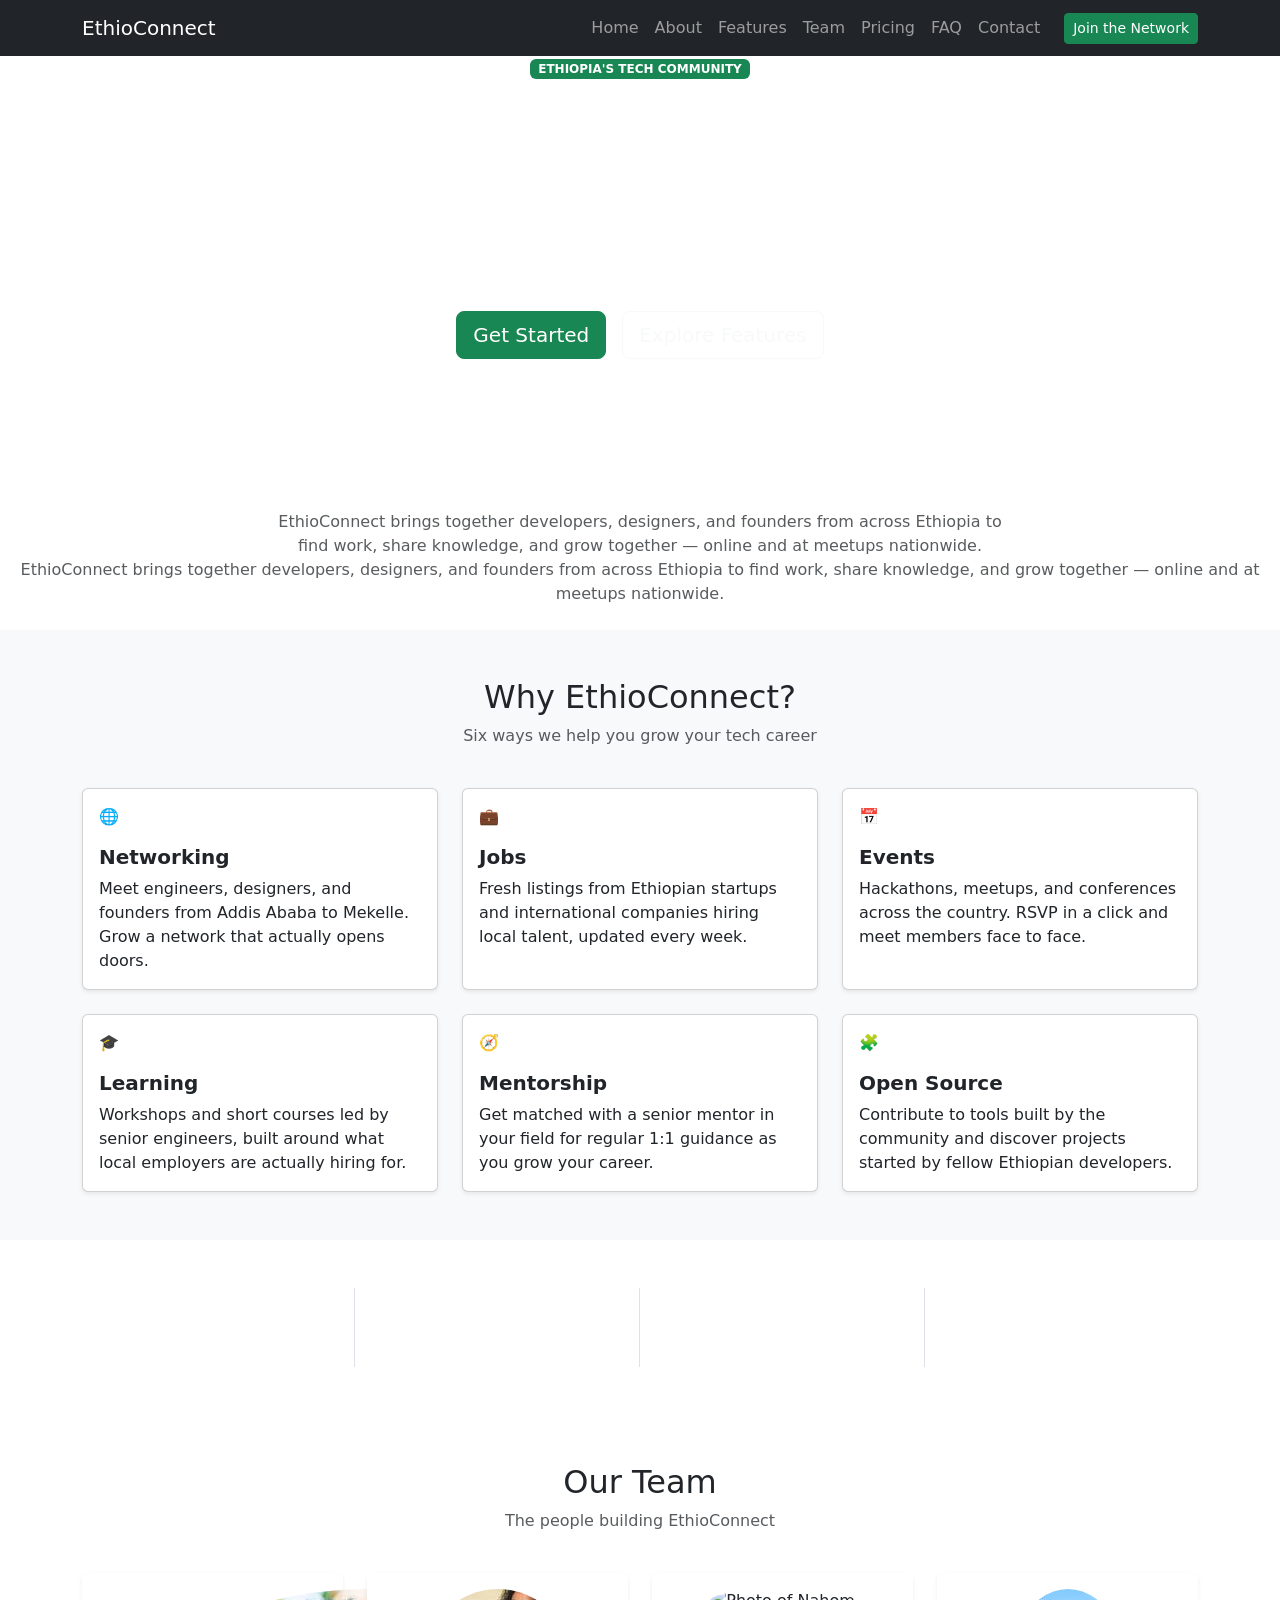
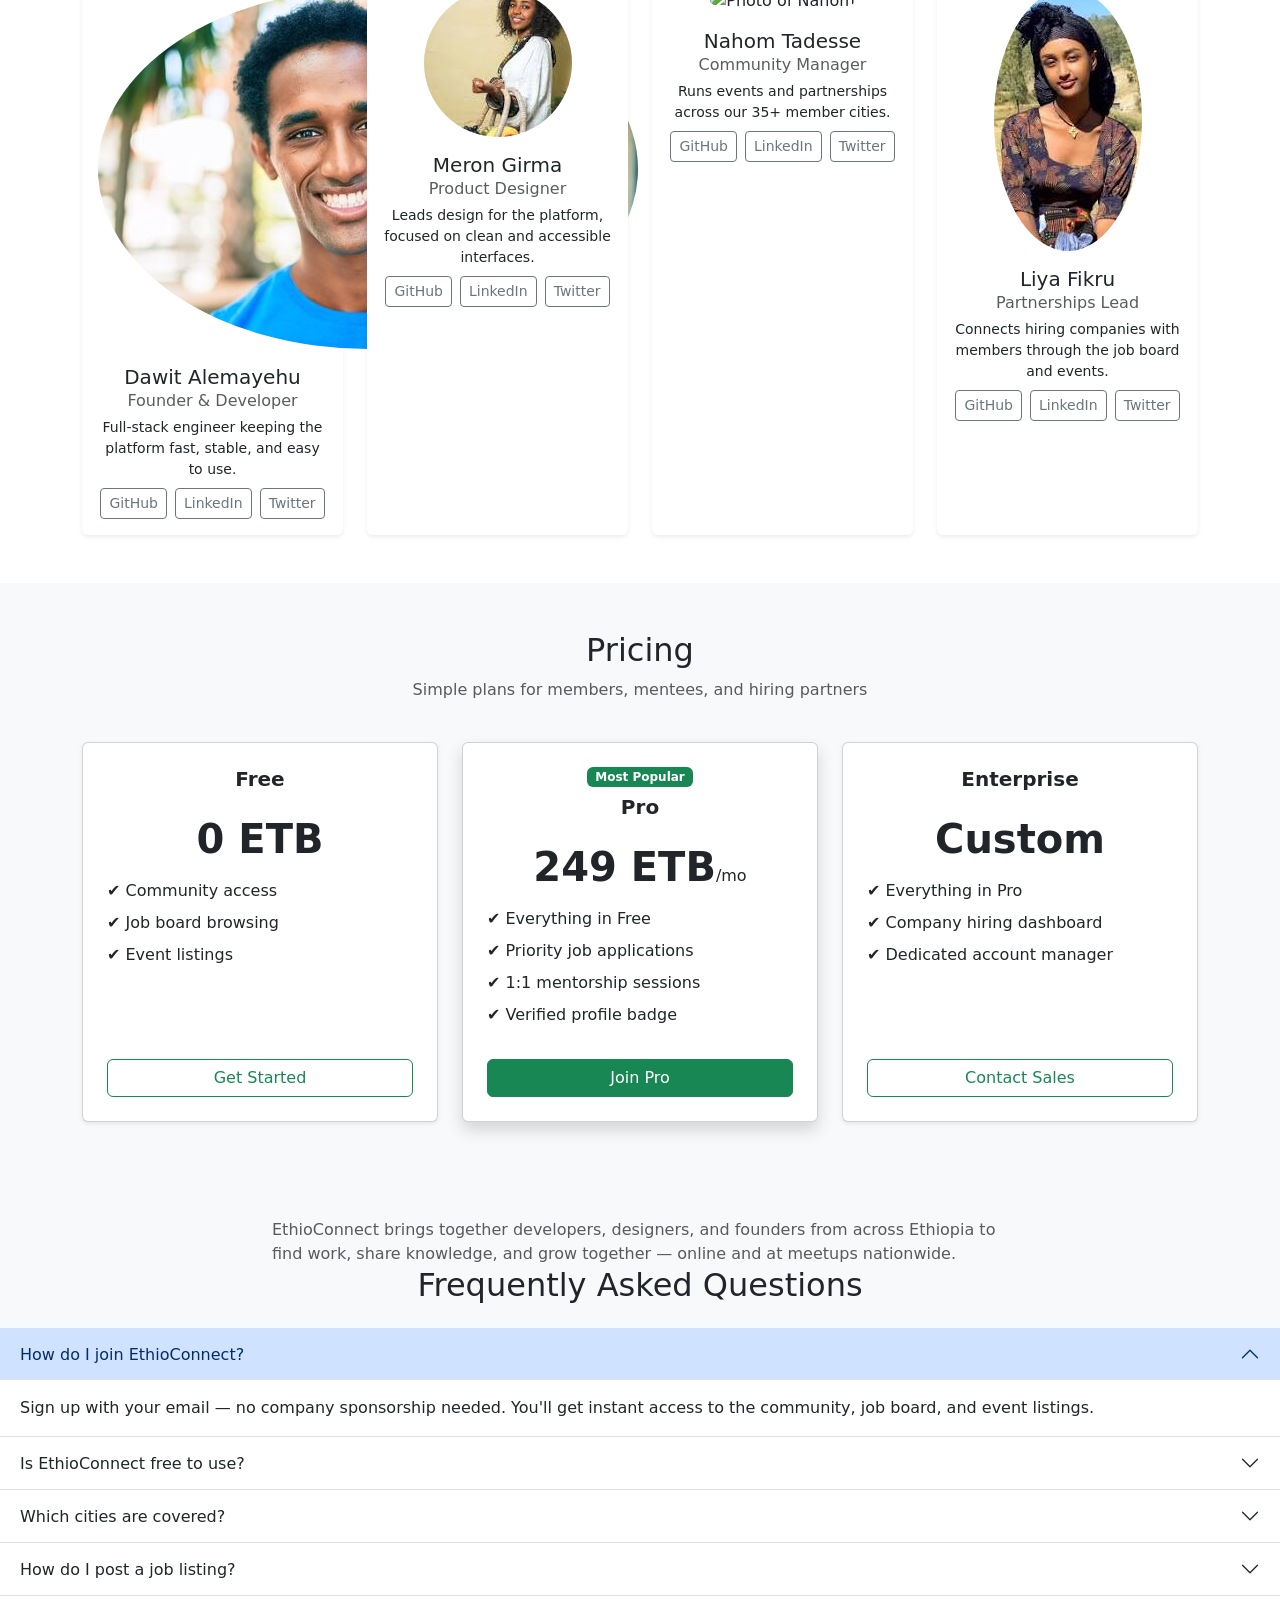
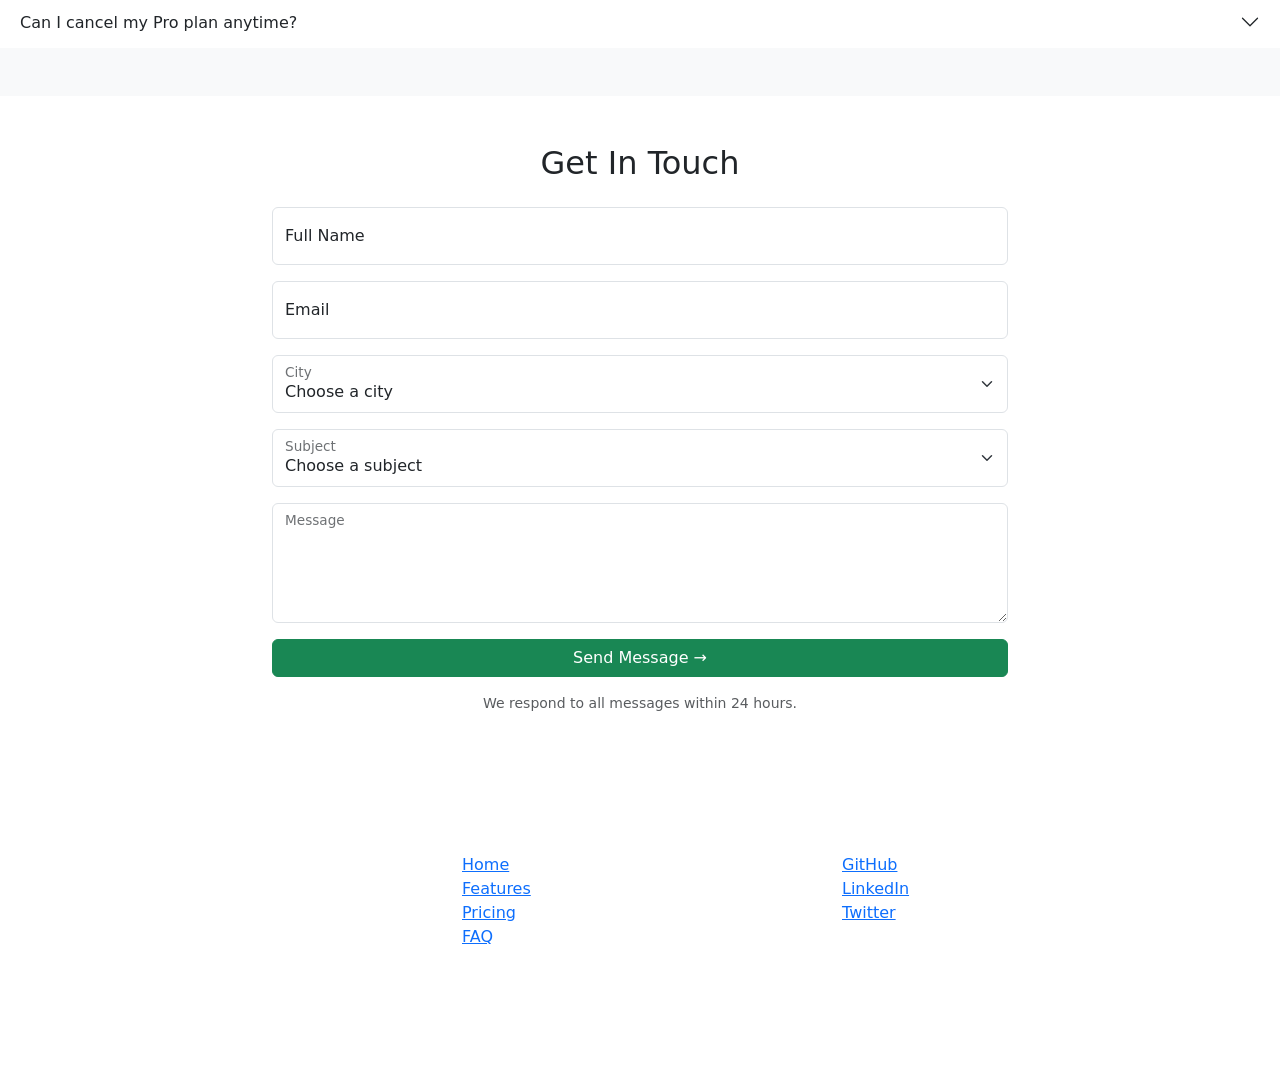
==== index.html @ 8541919f "Rename ethioconnect.HTML to index.html" ====
<!DOCTYPE html>
<html lang="en">
<head>
<meta charset="UTF-8">
<meta name="viewport" content="width=device-width, initial-scale=1.0">
<title>EthioConnect</title>

<!-- Bootstrap CSS -->
<link href="https://cdn.jsdelivr.net/npm/bootstrap@5.3.7/dist/css/bootstrap.min.css" rel="stylesheet">

<link rel="stylesheet" href="ethiostyles.css">
</head>

<body>

<!-- ================= NAVBAR ================= -->
<nav class="navbar navbar-expand-lg navbar-dark bg-dark sticky-top">
<div class="container">

    <a class="navbar-brand" href="#home">EthioConnect</a>

    <button class="navbar-toggler" type="button" data-bs-toggle="collapse" data-bs-target="#mainNav"
            aria-controls="mainNav" aria-expanded="false" aria-label="Toggle navigation">
        <span class="navbar-toggler-icon"></span>
    </button>

    <div class="collapse navbar-collapse" id="mainNav">

        <ul class="navbar-nav ms-auto align-items-lg-center">
            <li class="nav-item"><a class="nav-link" href="#home">Home</a></li>
            <li class="nav-item"><a class="nav-link" href="#about">About</a></li>
            <li class="nav-item"><a class="nav-link" href="#features">Features</a></li>
            <li class="nav-item"><a class="nav-link" href="#team">Team</a></li>
            <li class="nav-item"><a class="nav-link" href="#pricing">Pricing</a></li>
            <li class="nav-item"><a class="nav-link" href="#faq">FAQ</a></li>
            <li class="nav-item"><a class="nav-link" href="#contact">Contact</a></li>
            <li class="nav-item ms-lg-3">
                <a class="btn btn-success btn-sm" href="#contact">Join the Network</a>
            </li>
        </ul>

    </div>
</div>
</nav>

<!-- ================= HERO ================= -->
<section id="home" class="hero text-center text-white">
<div class="container">

    <span class="badge bg-success mb-3 text-uppercase">Ethiopia's Tech Community</span>

    <h1 class="display-3 fw-bold">Where Ethiopian Tech Talent Connects</h1>

    <p class="lead text-white-50">Jobs, mentors, and events for developers and founders across Ethiopia</p>

    <div class="d-grid d-md-flex gap-3 justify-content-md-center mt-4">
        <a class="btn btn-success btn-lg" href="#contact">Get Started</a>
        <a class="btn btn-outline-light btn-lg" href="#features">Explore Features</a>
    </div>

    <div class="row mt-5 g-3">
        <div class="col-4">
            <div class="hero-stat">
                <div class="fw-bold fs-3">3100+</div>
                <div class="text-white-50 small text-uppercase">Members</div>
            </div>
        </div>
        <div class="col-4">
            <div class="hero-stat">
                <div class="fw-bold fs-3">180+</div>
                <div class="text-white-50 small text-uppercase">Companies</div>
            </div>
        </div>
        <div class="col-4">
            <div class="hero-stat">
                <div class="fw-bold fs-3">65+</div>
                <div class="text-white-50 small text-uppercase">Events</div>
            </div>
        </div>
    </div>

</div>
</section>

<!-- ================= ABOUT ================= -->
<section id="about" class="py-4 text-center bg-white">
<div class="container">
<div class="row justify-content-center">
<div class="col-lg-8">
    <p class="text-muted mb-0">EthioConnect brings together developers, designers, and founders from across Ethiopia to find work, share knowledge, and grow together — online and at meetups nationwide.</p>
</div>
</div>
</div>
    <p class="text-muted mb-0">EthioConnect brings together developers, designers, and founders from across Ethiopia to find work, share knowledge, and grow together — online and at meetups nationwide.</p>
</div>
</section>

<!-- ================= FEATURES ================= -->
<section id="features" class="py-5 bg-light text-center">
<div class="container">

    <h2>Why EthioConnect?</h2>
    <p class="text-muted">Six ways we help you grow your tech career</p>

    <div class="row g-4 mt-3">

        <div class="col-12 col-md-6 col-lg-4">
            <div class="card feature-card h-100 p-3 shadow-sm text-start">
                <div class="feature-icon mb-2">🌐</div>
                <h5 class="card-title fw-bold mt-2">Networking</h5>
                <p class="card-text">Meet engineers, designers, and founders from Addis Ababa to Mekelle. Grow a network that actually opens doors.</p>
            </div>
        </div>

        <div class="col-12 col-md-6 col-lg-4">
            <div class="card feature-card h-100 p-3 shadow-sm text-start">
                <div class="feature-icon mb-2">💼</div>
                <h5 class="card-title fw-bold mt-2">Jobs</h5>
                <p class="card-text">Fresh listings from Ethiopian startups and international companies hiring local talent, updated every week.</p>
            </div>
        </div>

        <div class="col-12 col-md-6 col-lg-4">
            <div class="card feature-card h-100 p-3 shadow-sm text-start">
                <div class="feature-icon mb-2">📅</div>
                <h5 class="card-title fw-bold mt-2">Events</h5>
                <p class="card-text">Hackathons, meetups, and conferences across the country. RSVP in a click and meet members face to face.</p>
            </div>
        </div>

        <div class="col-12 col-md-6 col-lg-4">
            <div class="card feature-card h-100 p-3 shadow-sm text-start">
                <div class="feature-icon mb-2">🎓</div>
                <h5 class="card-title fw-bold mt-2">Learning</h5>
                <p class="card-text">Workshops and short courses led by senior engineers, built around what local employers are actually hiring for.</p>
            </div>
        </div>

        <div class="col-12 col-md-6 col-lg-4">
            <div class="card feature-card h-100 p-3 shadow-sm text-start">
                <div class="feature-icon mb-2">🧭</div>
                <h5 class="card-title fw-bold mt-2">Mentorship</h5>
                <p class="card-text">Get matched with a senior mentor in your field for regular 1:1 guidance as you grow your career.</p>
            </div>
        </div>

        <div class="col-12 col-md-6 col-lg-4">
            <div class="card feature-card h-100 p-3 shadow-sm text-start">
                <div class="feature-icon mb-2">🧩</div>
                <h5 class="card-title fw-bold mt-2">Open Source</h5>
                <p class="card-text">Contribute to tools built by the community and discover projects started by fellow Ethiopian developers.</p>
            </div>
        </div>

    </div>

</div>
</section>

<!-- ================= STATS BAR ================= -->
<section class="stats-bar text-center py-5 text-white">
<div class="container">

<div class="row">

    <div class="col-6 col-md-3 stat-box border-end">
        <div class="display-5 fw-bold">3100+</div>
        <div class="text-white-50 small text-uppercase">Members</div>
    </div>
    <div class="col-6 col-md-3 stat-box border-end">
        <div class="display-5 fw-bold">180+</div>
        <div class="text-white-50 small text-uppercase">Companies</div>
    </div>
    <div class="col-6 col-md-3 stat-box border-end">
        <div class="display-5 fw-bold">35+</div>
        <div class="text-white-50 small text-uppercase">Cities Covered</div>
    </div>
    <div class="col-6 col-md-3 stat-box">
        <div class="display-5 fw-bold">65+</div>
        <div class="text-white-50 small text-uppercase">Events Hosted</div>
    </div>

</div>

</div>
</section>

<!-- ================= TEAM ================= -->
<section id="team" class="py-5 text-center bg-white">
<div class="container">

<h2>Our Team</h2>
<p class="text-muted">The people building EthioConnect</p>

<div class="row g-4 mt-3">

    <div class="col-12 col-sm-6 col-lg-3">
        <div class="card team-card p-3 border-0 shadow-sm h-100 text-center">
            <img src="images/DAWIT.jpg" class="rounded-circle mx-auto team-avatar" alt="Photo of Dawit">
            <h5 class="mt-3 mb-0">Dawit Alemayehu</h5>
            <p class="text-muted mb-1">Founder &amp; Developer</p>
            <p class="small mb-2">Full-stack engineer keeping the platform fast, stable, and easy to use.</p>
            <div class="d-flex justify-content-center gap-2">
                <a href="#" class="btn btn-sm btn-outline-secondary">GitHub</a>
                <a href="#" class="btn btn-sm btn-outline-secondary">LinkedIn</a>
                <a href="#" class="btn btn-sm btn-outline-secondary">Twitter</a>
            </div>
        </div>
    </div>

    <div class="col-12 col-sm-6 col-lg-3">
        <div class="card team-card p-3 border-0 shadow-sm h-100 text-center">
            <img src="images/MERON GIRMA.jpg" class="rounded-circle mx-auto team-avatar" alt="Photo of Meron">
            <h5 class="mt-3 mb-0">Meron Girma</h5>
            <p class="text-muted mb-1">Product Designer</p>
            <p class="small mb-2">Leads design for the platform, focused on clean and accessible interfaces.</p>
            <div class="d-flex justify-content-center gap-2">
                <a href="#" class="btn btn-sm btn-outline-secondary">GitHub</a>
                <a href="#" class="btn btn-sm btn-outline-secondary">LinkedIn</a>
                <a href="#" class="btn btn-sm btn-outline-secondary">Twitter</a>
            </div>
        </div>
    </div>

    <div class="col-12 col-sm-6 col-lg-3">
        <div class="card team-card p-3 border-0 shadow-sm h-100 text-center">
            <img src="https://i.pravatar.cc/150?img=51" class="rounded-circle mx-auto team-avatar" alt="Photo of Nahom">
            <h5 class="mt-3 mb-0">Nahom Tadesse</h5>
            <p class="text-muted mb-1">Community Manager</p>
            <p class="small mb-2">Runs events and partnerships across our 35+ member cities.</p>
            <div class="d-flex justify-content-center gap-2">
                <a href="#" class="btn btn-sm btn-outline-secondary">GitHub</a>
                <a href="#" class="btn btn-sm btn-outline-secondary">LinkedIn</a>
                <a href="#" class="btn btn-sm btn-outline-secondary">Twitter</a>
            </div>
        </div>
    </div>

    <div class="col-12 col-sm-6 col-lg-3">
        <div class="card team-card p-3 border-0 shadow-sm h-100 text-center">
            <img src="images/LIYA FIKRU.jpg" class="rounded-circle mx-auto team-avatar" alt="Photo of Liya">
            <h5 class="mt-3 mb-0">Liya Fikru</h5>
            <p class="text-muted mb-1">Partnerships Lead</p>
            <p class="small mb-2">Connects hiring companies with members through the job board and events.</p>
            <div class="d-flex justify-content-center gap-2">
                <a href="#" class="btn btn-sm btn-outline-secondary">GitHub</a>
                <a href="#" class="btn btn-sm btn-outline-secondary">LinkedIn</a>
                <a href="#" class="btn btn-sm btn-outline-secondary">Twitter</a>
            </div>
        </div>
    </div>

</div>

</div>
</section>

<!-- ================= PRICING ================= -->
<section id="pricing" class="py-5 bg-light text-center">
<div class="container">

<h2>Pricing</h2>
<p class="text-muted">Simple plans for members, mentees, and hiring partners</p>

<div class="row g-4 mt-3 justify-content-center">

    <div class="col-12 col-md-6 col-lg-4">
        <div class="card pricing-card h-100 p-4 shadow-sm">
            <h5 class="fw-bold">Free</h5>
            <div class="display-6 fw-bold my-3">0 ETB</div>
            <ul class="list-unstyled text-start mb-4">
                <li class="mb-2">✔ Community access</li>
                <li class="mb-2">✔ Job board browsing</li>
                <li class="mb-2">✔ Event listings</li>
            </ul>
            <a href="#contact" class="btn btn-outline-success mt-auto">Get Started</a>
        </div>
    </div>

    <div class="col-12 col-md-6 col-lg-4">
        <div class="card pricing-card pricing-featured h-100 p-4 shadow">
            <span class="badge bg-success mb-2 align-self-center">Most Popular</span>
            <h5 class="fw-bold">Pro</h5>
            <div class="display-6 fw-bold my-3">249 ETB<span class="fs-6 fw-normal">/mo</span></div>
            <ul class="list-unstyled text-start mb-4">
                <li class="mb-2">✔ Everything in Free</li>
                <li class="mb-2">✔ Priority job applications</li>
                <li class="mb-2">✔ 1:1 mentorship sessions</li>
                <li class="mb-2">✔ Verified profile badge</li>
            </ul>
            <a href="#contact" class="btn btn-success mt-auto">Join Pro</a>
        </div>
    </div>

    <div class="col-12 col-md-6 col-lg-4">
        <div class="card pricing-card h-100 p-4 shadow-sm">
            <h5 class="fw-bold">Enterprise</h5>
            <div class="display-6 fw-bold my-3">Custom</div>
            <ul class="list-unstyled text-start mb-4">
                <li class="mb-2">✔ Everything in Pro</li>
                <li class="mb-2">✔ Company hiring dashboard</li>
                <li class="mb-2">✔ Dedicated account manager</li>
            </ul>
            <a href="#contact" class="btn btn-outline-success mt-auto">Contact Sales</a>
        </div>
    </div>

</div>

</div>
</section>

<!-- ================= FAQ ================= -->
<section id="faq" class="py-5 bg-light">
<div class="container">
<div class="row justify-content-center">
<div class="col-lg-8">
    <p class="text-muted mb-0">EthioConnect brings together developers, designers, and founders from across Ethiopia to find work, share knowledge, and grow together — online and at meetups nationwide.</p>
</div>
</div>
</div>

<h2 class="text-center mb-4">Frequently Asked Questions</h2>

<div class="accordion accordion-flush" id="faqAccordion">

<div class="accordion-item">
    <h2 class="accordion-header">
        <button class="accordion-button" type="button" data-bs-toggle="collapse" data-bs-target="#faqOne" aria-expanded="true" aria-controls="faqOne">
            How do I join EthioConnect?
        </button>
    </h2>
    <div id="faqOne" class="accordion-collapse collapse show" data-bs-parent="#faqAccordion">
        <div class="accordion-body">Sign up with your email — no company sponsorship needed. You'll get instant access to the community, job board, and event listings.</div>
    </div>
</div>

<div class="accordion-item">
    <h2 class="accordion-header">
        <button class="accordion-button collapsed" type="button" data-bs-toggle="collapse" data-bs-target="#faqTwo" aria-expanded="false" aria-controls="faqTwo">
            Is EthioConnect free to use?
        </button>
    </h2>
    <div id="faqTwo" class="accordion-collapse collapse" data-bs-parent="#faqAccordion">
        <div class="accordion-body">Yes. The Free plan gives you full community and job board access. Pro is only needed if you want mentorship and priority applications.</div>
    </div>
</div>

<div class="accordion-item">
    <h2 class="accordion-header">
        <button class="accordion-button collapsed" type="button" data-bs-toggle="collapse" data-bs-target="#faqThree" aria-expanded="false" aria-controls="faqThree">
            Which cities are covered?
        </button>
    </h2>
    <div id="faqThree" class="accordion-collapse collapse" data-bs-parent="#faqAccordion">
        <div class="accordion-body">We have active members in 35+ cities, including Addis Ababa, Bahir Dar, Hawassa, Mekelle, and Adama.</div>
    </div>
</div>

<div class="accordion-item">
    <h2 class="accordion-header">
        <button class="accordion-button collapsed" type="button" data-bs-toggle="collapse" data-bs-target="#faqFour" aria-expanded="false" aria-controls="faqFour">
            How do I post a job listing?
        </button>
    </h2>
    <div id="faqFour" class="accordion-collapse collapse" data-bs-parent="#faqAccordion">
        <div class="accordion-body">Fill out the contact form and choose "Partnership" as the subject. Our team will set up your employer account within one business day.</div>
    </div>
</div>

<div class="accordion-item">
    <h2 class="accordion-header">
        <button class="accordion-button collapsed" type="button" data-bs-toggle="collapse" data-bs-target="#faqFive" aria-expanded="false" aria-controls="faqFive">
            Can I cancel my Pro plan anytime?
        </button>
    </h2>
    <div id="faqFive" class="accordion-collapse collapse" data-bs-parent="#faqAccordion">
        <div class="accordion-body">Yes, you can cancel whenever you like with no cancellation fee. You'll keep Pro access until the end of your current billing period.</div>
    </div>
</div>

</div>

</div>
</section>

<!-- ================= CONTACT ================= -->
<section id="contact" class="py-5">
<div class="container">
<div class="row justify-content-center">
<div class="col-lg-8">
<h2 class="text-center mb-4">Get In Touch</h2>

<form>
    <div class="form-floating mb-3">
        <input type="text" class="form-control" id="fullName" placeholder="Full Name">
        <label for="fullName">Full Name</label>
    </div>

    <div class="form-floating mb-3">
        <input type="email" class="form-control" id="email" placeholder="Email">
        <label for="email">Email</label>
    </div>

    <div class="form-floating mb-3">
        <select class="form-select" id="city">
            <option selected disabled value="">Choose a city</option>
            <option>Addis Ababa</option>
            <option>Bahir Dar</option>
            <option>Hawassa</option>
            <option>Mekelle</option>
            <option>Adama</option>
            <option>Gondar</option>
            <option>Dire Dawa</option>
            <option>Jimma</option>
        </select>
        <label for="city">City</label>
    </div>

    <div class="form-floating mb-3">
        <select class="form-select" id="subject">
            <option selected disabled value="">Choose a subject</option>
            <option>Join the Network</option>
            <option>Report an Issue</option>
            <option>Partnership</option>
            <option>General</option>
        </select>
        <label for="subject">Subject</label>
    </div>

    <div class="form-floating mb-3">
        <textarea class="form-control" id="message" style="height: 120px"></textarea>
        <label for="message">Message</label>
    </div>

    <div class="d-grid">
        <button type="submit" class="btn btn-success">Send Message →</button>
    </div>
</form>

<p class="text-center text-muted small mt-3">We respond to all messages within 24 hours.</p>

</div>
</section>

<!-- ================= FOOTER ================= -->
<footer class="py-5 text-white">
<div class="container">

<div class="row g-4">

    <div class="col-12 col-lg-4">
        <h5>EthioConnect</h5>
        <p class="text-white-50 small">Connecting Ethiopian tech talent with the jobs, mentors, and community they need to grow.</p>
    </div>

    <div class="col-12 col-lg-4">
        <h6>Quick Links</h6>
        <ul class="list-unstyled">
            <li><a href="#home" class="footer-link">Home</a></li>
            <li><a href="#features" class="footer-link">Features</a></li>
            <li><a href="#pricing" class="footer-link">Pricing</a></li>
            <li><a href="#faq" class="footer-link">FAQ</a></li>
        </ul>
    </div>

    <div class="col-12 col-lg-4">
        <h6>Social</h6>
        <ul class="list-unstyled">
            <li><a href="#" class="footer-link">GitHub</a></li>
            <li><a href="#" class="footer-link">LinkedIn</a></li>
            <li><a href="#" class="footer-link">Twitter</a></li>
        </ul>
    </div>

</div>

<hr>
<p class="text-center mb-0">© 2025 EthioConnect. Built with Bootstrap 5.</p>

</div>
</footer>

<!-- Bootstrap JS -->
<script src="https://cdn.jsdelivr.net/npm/bootstrap@5.3.7/dist/js/bootstrap.bundle.min.js"></script>
</body>
</html>
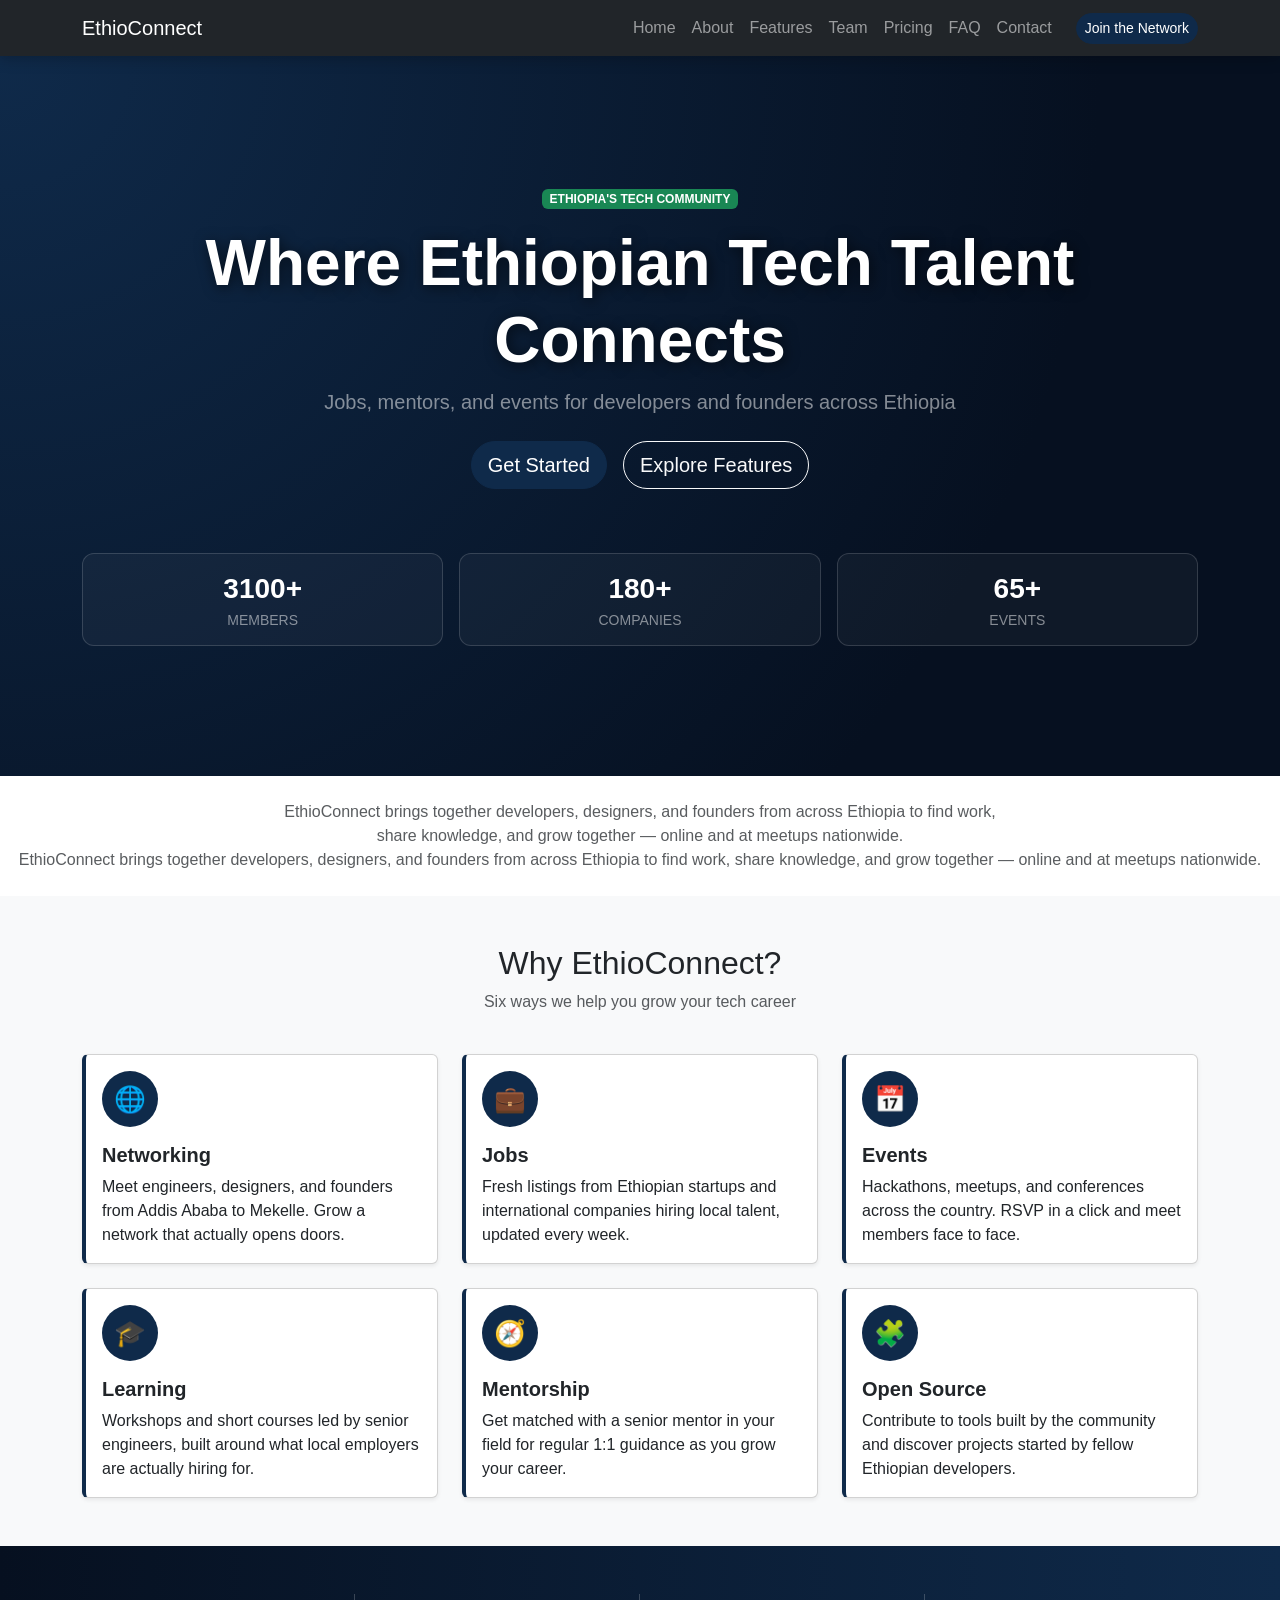
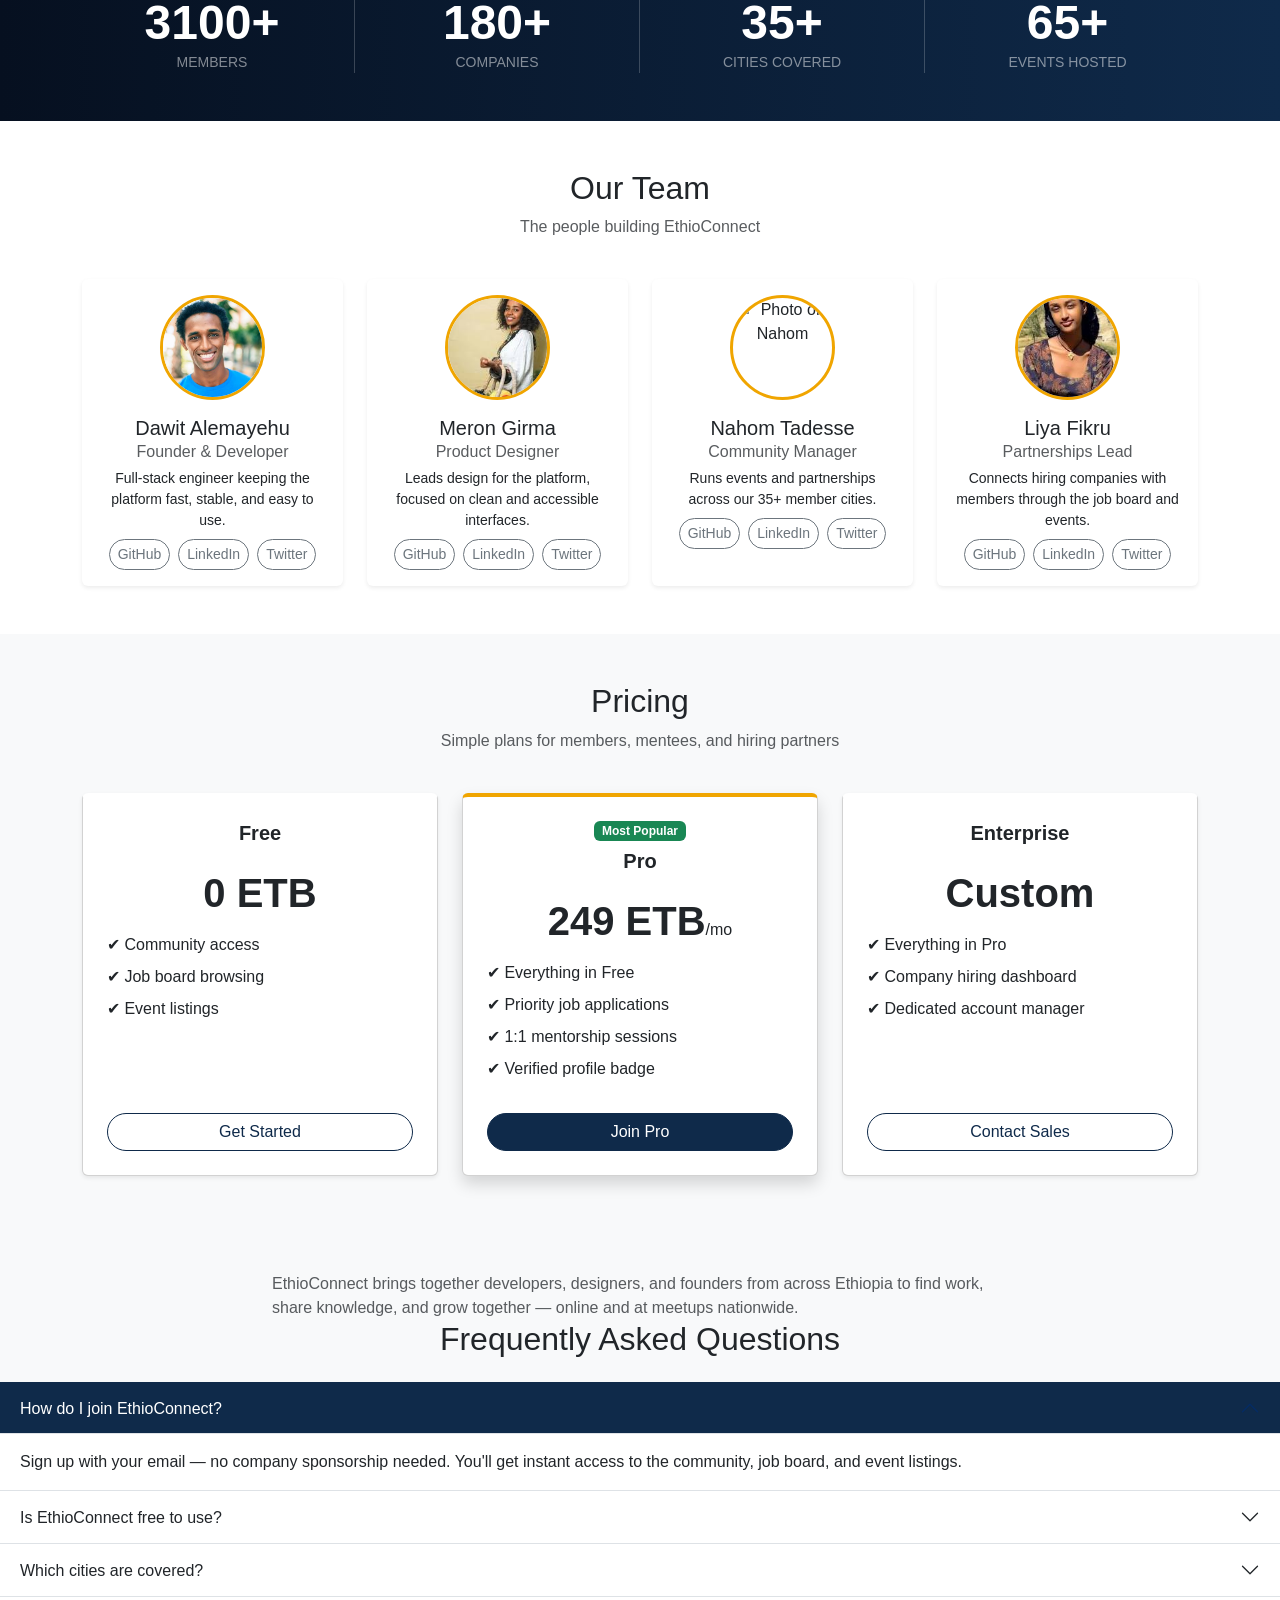
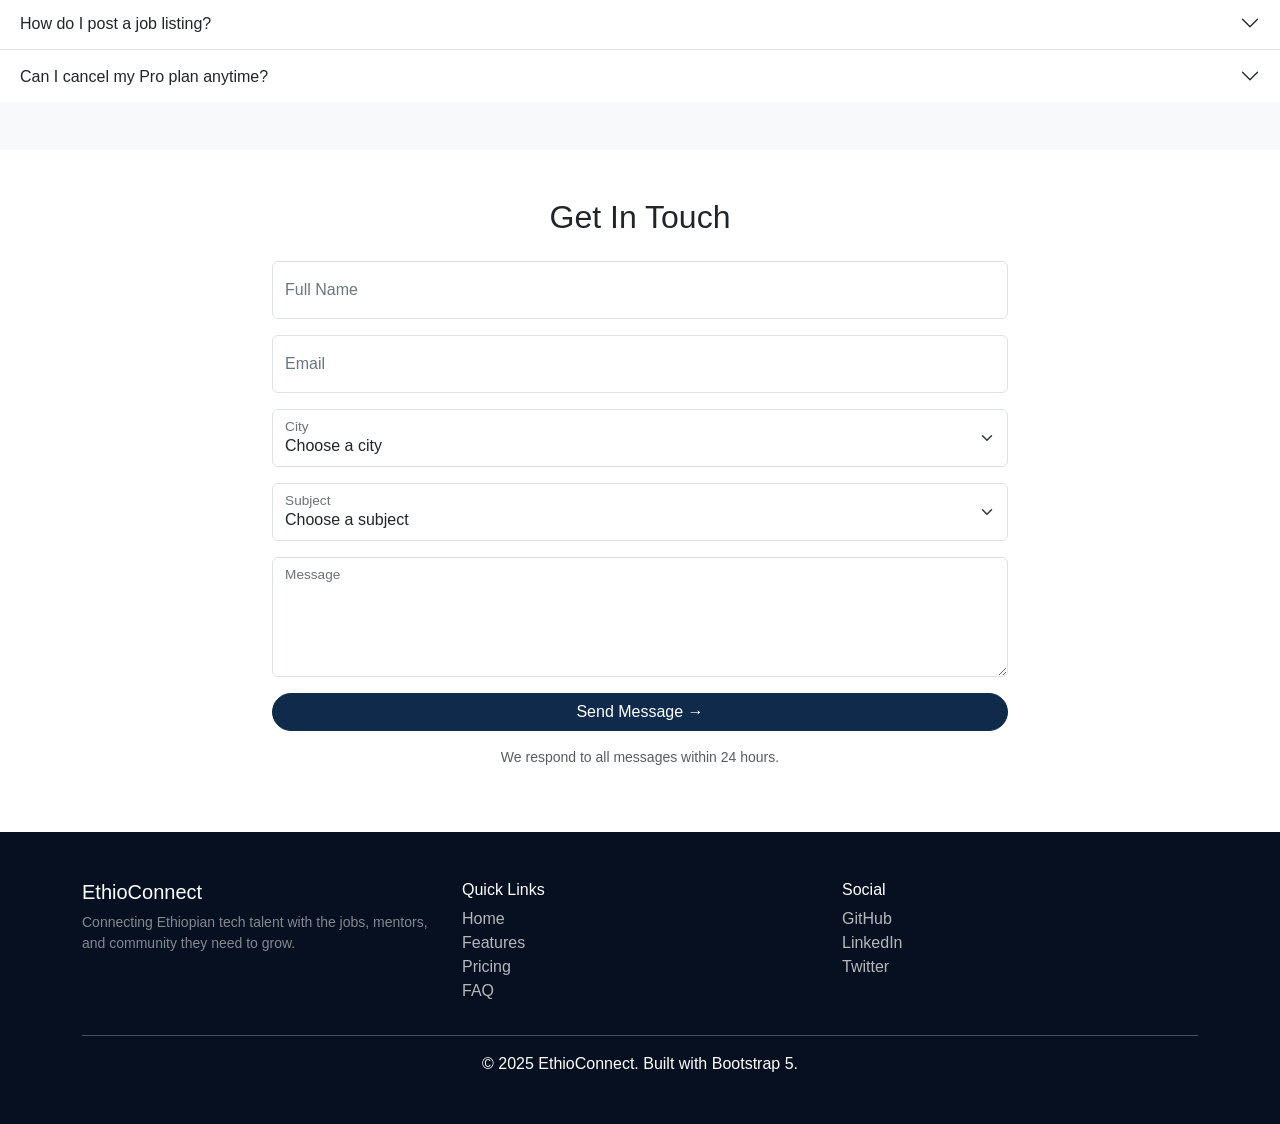
==== commit 328fb9ab: "Replace ethiostyles.css with styles.css" ====
--- a/index.html
+++ b/index.html
@@ -8,7 +8,7 @@
 <!-- Bootstrap CSS -->
 <link href="https://cdn.jsdelivr.net/npm/bootstrap@5.3.7/dist/css/bootstrap.min.css" rel="stylesheet">
 
-<link rel="stylesheet" href="ethiostyles.css">
+<link rel="stylesheet" href="styles.css">
 </head>
 
 <body>
--- a/styles.css
+++ b/styles.css
@@ -0,0 +1,174 @@
+/*  GOOGLE FONT  */
+@import url('https://fonts.googleapis.com/css2?family=Manrope:wght@300;400;600;800&display=swap');
+
+body {
+    font-family: 'Manrope', sans-serif;
+}
+
+/* ================= SMOOTH SCROLL ================= */
+html {
+    scroll-behavior: smooth;
+    scroll-padding-top: 70px;
+}
+
+/* ================= NAVBAR ================= */
+.navbar {
+    box-shadow: 0 2px 14px rgba(0, 0, 0, 0.25);
+}
+
+.nav-link {
+    transition: color 0.3s ease;
+}
+
+.nav-link:hover {
+    color: #f0a500 !important;
+}
+
+/* ================= HERO ================= */
+.hero {
+    background: radial-gradient(circle at top left, #0f2a4a 0%, #061020 75%);
+    padding-top: 130px;
+    padding-bottom: 130px;
+}
+
+.hero h1 {
+    text-shadow: 2px 2px 14px rgba(0, 0, 0, 0.6);
+}
+
+.hero-stat {
+    border: 1px solid rgba(255, 255, 255, 0.15);
+    border-radius: 12px;
+    padding: 14px 8px;
+    background: rgba(255, 255, 255, 0.04);
+}
+
+/* ================= BUTTON OVERRIDES ================= */
+
+.btn {
+    border-radius: 50px;
+    transition: transform 0.3s ease, background-color 0.3s ease;
+}
+
+.btn-success {
+    background-color: #0f2a4a;
+    border-color: #0f2a4a;
+}
+
+.btn-success:hover {
+    background-color: #f0a500;
+    border-color: #f0a500;
+    color: #061020;
+    transform: scale(1.05);
+}
+
+.btn-outline-success {
+    color: #0f2a4a;
+    border-color: #0f2a4a;
+}
+
+.btn-outline-success:hover {
+    background-color: #0f2a4a;
+    border-color: #0f2a4a;
+    transform: scale(1.05);
+}
+
+.btn-outline-light:hover {
+    transform: scale(1.05);
+}
+
+/* ================= FEATURES ================= */
+.feature-card {
+    border-left: 4px solid #0f2a4a;
+    transition: transform 0.3s ease, border-color 0.3s ease;
+}
+
+.feature-card:hover {
+    transform: translateY(-6px);
+    border-left-color: #f0a500;
+}
+
+.feature-icon {
+    width: 56px;
+    height: 56px;
+    border-radius: 50%;
+    background: #0f2a4a;
+    color: #fff;
+    display: flex;
+    align-items: center;
+    justify-content: center;
+    font-size: 1.6rem;
+}
+
+/* ================= STATS BAR ================= */
+.stats-bar {
+    background: linear-gradient(90deg, #061020, #0f2a4a);
+}
+
+.stat-box {
+    border-color: rgba(255, 255, 255, 0.2) !important;
+}
+
+@media (max-width: 767.98px) {
+    .stat-box {
+        border-right: none !important;
+    }
+}
+
+/* ================= TEAM ================= */
+.team-avatar {
+    width: 105px;
+    height: 105px;
+    object-fit: cover;
+    border: 3px solid #f0a500;
+    transition: transform 0.3s ease;
+}
+
+.team-card:hover .team-avatar {
+    transform: scale(1.1);
+}
+
+/* ================= PRICING ================= */
+.pricing-card {
+    display: flex;
+    flex-direction: column;
+    border-top: 4px solid transparent;
+    transition: transform 0.3s ease, border-color 0.3s ease;
+}
+
+.pricing-card:hover {
+    transform: translateY(-6px);
+}
+
+.pricing-featured {
+    border-top-color: #f0a500;
+}
+
+/* ================= FAQ ================= */
+.accordion-button:not(.collapsed) {
+    background-color: #0f2a4a;
+    color: #fff;
+}
+
+.accordion-button:focus {
+    box-shadow: none;
+}
+
+/* ================= CONTACT ================= */
+.form-floating > label {
+    color: #6c757d;
+}
+
+/* ================= FOOTER ================= */
+footer {
+    background-color: #061020;
+}
+
+.footer-link {
+    color: rgba(255, 255, 255, 0.7);
+    text-decoration: none;
+    transition: color 0.3s ease;
+}
+
+.footer-link:hover {
+    color: #f0a500;
+}
